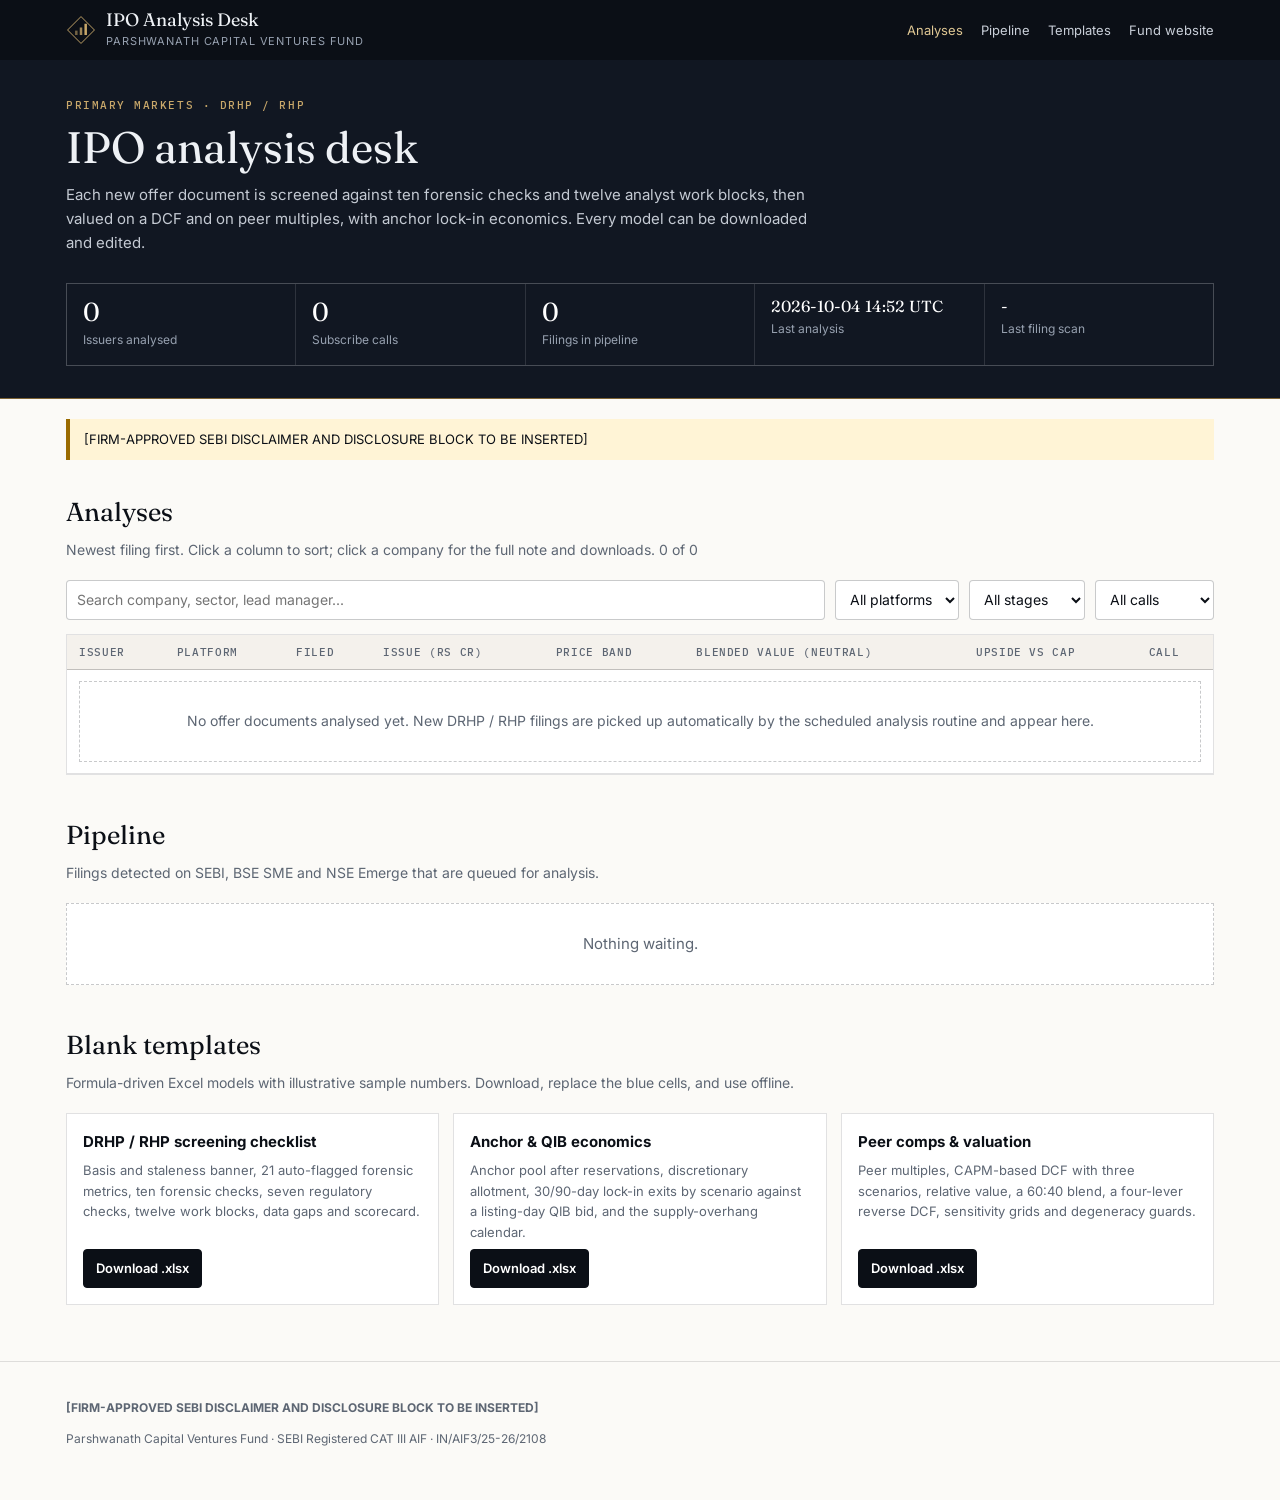
==== ipo-analysis/index.html @ 5bc889b2 "Add IPO analysis desk: public DRHP/RHP pages, Excel toolkit, routine SOP - ipo-analysis/index.html +" ====
<!DOCTYPE html>
<html lang="en-IN">
<head>
<meta charset="utf-8">
<meta name="viewport" content="width=device-width, initial-scale=1">
<title>IPO Analysis Desk - Parshwanath Capital Ventures Fund</title>
<meta name="description" content="DRHP and RHP due-diligence screens, anchor economics and valuation models.">
<meta name="robots" content="noindex, nofollow">
<meta name="theme-color" content="#0b0f16">
<link rel="icon" href="../favicon.svg" type="image/svg+xml">
<link rel="preconnect" href="https://fonts.googleapis.com">
<link rel="preconnect" href="https://fonts.gstatic.com" crossorigin>
<link rel="stylesheet" href="https://fonts.googleapis.com/css2?family=Fraunces:opsz,wght@9..144,300..500&amp;family=IBM+Plex+Mono:wght@400;500&amp;family=Inter:wght@400..700&amp;display=swap">
<link rel="stylesheet" href="assets/ipo.css">
</head>
<body data-page="list">
<header class="bar">
  <div class="wrap">
    <a class="bar__brand" href="index.html">
      <svg width="30" height="30" viewBox="0 0 48 48" aria-hidden="true"><path d="M24 2.5 45.5 24 24 45.5 2.5 24Z" fill="none" stroke="#c9a86a" stroke-width="1.5"/><g fill="#c9a86a"><rect x="14.5" y="25" width="4" height="7" opacity=".55"/><rect x="22" y="20" width="4" height="12" opacity=".78"/><rect x="29.5" y="14" width="4" height="18"/></g></svg>
      <span><span class="bar__name">IPO Analysis Desk</span><span class="bar__sub">Parshwanath Capital Ventures Fund</span></span>
    </a>
    <nav class="bar__links" aria-label="Sections">
      <a href="index.html#analyses" aria-current="page">Analyses</a>
      <a href="index.html#pipeline">Pipeline</a>
      <a href="index.html#templates">Templates</a>
      <a href="../index.html">Fund website</a>
    </nav>
  </div>
</header>
<section class="head">
  <div class="wrap">
    <p class="eyebrow">Primary markets &middot; DRHP / RHP</p>
    <h1>IPO analysis desk</h1>
    <p class="lead">Each new offer document is screened against ten forensic checks and twelve analyst work blocks, then valued on a DCF and on peer multiples, with anchor lock-in economics. Every model can be downloaded and edited.</p>
    <div class="stats">
      <div class="stat"><b id="s-count">-</b><span>Issuers analysed</span></div>
      <div class="stat"><b id="s-sub">-</b><span>Subscribe calls</span></div>
      <div class="stat"><b id="s-queue">-</b><span>Filings in pipeline</span></div>
      <div class="stat"><b id="s-updated" style="font-size:16px">-</b><span>Last analysis</span></div>
      <div class="stat"><b id="s-scan" style="font-size:16px">-</b><span>Last filing scan</span></div>
    </div>
  </div>
</section>

<main class="wrap">
  <p class="disclaimer">[FIRM-APPROVED SEBI DISCLAIMER AND DISCLOSURE BLOCK TO BE INSERTED]</p>

  <section class="block" id="analyses">
    <h2>Analyses</h2>
    <p class="sub">Newest filing first. Click a column to sort; click a company for the full note and downloads. <span id="count"></span></p>
    <div class="filters">
      <input id="q" type="search" placeholder="Search company, sector, lead manager..." aria-label="Search">
      <select id="f-platform" aria-label="Platform"><option value="">All platforms</option><option>Mainboard</option><option>SME</option></select>
      <select id="f-stage" aria-label="Stage"><option value="">All stages</option><option>DRHP</option><option>RHP</option><option>Addendum</option><option>Prospectus</option></select>
      <select id="f-call" aria-label="Call"><option value="">All calls</option><option>Subscribe</option><option>Neutral</option><option>Avoid</option><option>Screen only</option><option>Pending</option></select>
    </div>
    <div class="tbl-wrap">
      <table>
        <thead><tr>
          <th data-k="company">Issuer</th><th data-k="platform">Platform</th><th data-k="filed_on">Filed</th>
          <th data-k="issue_size_cr" class="hide-sm">Issue (Rs cr)</th><th class="hide-sm">Price band</th>
          <th>Blended value (Neutral)</th><th data-k="upside">Upside vs cap</th><th data-k="call">Call</th>
        </tr></thead>
        <tbody id="tbody"><tr><td colspan="8" class="muted">Loading...</td></tr></tbody>
      </table>
    </div>
  </section>

  <section class="block" id="pipeline">
    <h2>Pipeline</h2>
    <p class="sub">Filings detected on SEBI, BSE SME and NSE Emerge that are queued for analysis.</p>
    <div class="cards" id="queue"><div class="empty">Loading...</div></div>
  </section>

  <section class="block" id="templates">
    <h2>Blank templates</h2>
    <p class="sub">Formula-driven Excel models with illustrative sample numbers. Download, replace the blue cells, and use offline.</p>
    <div class="cards">
      <div class="card"><h3>DRHP / RHP screening checklist</h3><p>Basis and staleness banner, 21 auto-flagged forensic metrics, ten forensic checks, seven regulatory checks, twelve work blocks, data gaps and scorecard.</p><a class="btn" href="templates/01_DRHP_Screening_Checklist.xlsx" download>Download .xlsx</a></div>
      <div class="card"><h3>Anchor &amp; QIB economics</h3><p>Anchor pool after reservations, discretionary allotment, 30/90-day lock-in exits by scenario against a listing-day QIB bid, and the supply-overhang calendar.</p><a class="btn" href="templates/02_Anchor_QIB_Economics.xlsx" download>Download .xlsx</a></div>
      <div class="card"><h3>Peer comps &amp; valuation</h3><p>Peer multiples, CAPM-based DCF with three scenarios, relative value, a 60:40 blend, a four-lever reverse DCF, sensitivity grids and degeneracy guards.</p><a class="btn" href="templates/03_Peer_Comps_Valuation.xlsx" download>Download .xlsx</a></div>
    </div>
  </section>
</main>
<footer class="foot">
  <div class="wrap">
    <p><strong>[FIRM-APPROVED SEBI DISCLAIMER AND DISCLOSURE BLOCK TO BE INSERTED]</strong></p>
    <p>Parshwanath Capital Ventures Fund &middot; SEBI Registered CAT III AIF &middot; IN/AIF3/25-26/2108</p>
  </div>
</footer>
<script src="assets/ipo.js"></script>
</body>
</html>
---- ipo-analysis/assets/ipo.css ----
/* IPO Analysis desk - shares the fund site's tokens (ink / paper / brass). Self-contained. */
:root {
  --ink-900: #07090d; --ink-800: #0b0f16; --ink-700: #111722; --ink-500: #232d3d;
  --paper-100: #fbfaf7; --paper-200: #f4f1ec; --paper-300: #e9e4db; --paper-400: #d8d1c5;
  --brass-200: #e0c894; --brass-300: #c9a86a; --brass-400: #a8874c; --brass-500: #7d6334;
  --fg: #0b0f16; --fg-muted: #5d6673; --fg-faint: #8b939f;
  --rule: rgba(11, 15, 22, .12); --rule-strong: rgba(11, 15, 22, .22);
  --red: #b3261e; --red-bg: #fbe9e7; --amber: #9a6b00; --amber-bg: #fff4d6; --green: #2e7d32; --green-bg: #e7f3e8;
  --font-display: "Fraunces", Georgia, serif;
  --font-body: "Inter", -apple-system, "Segoe UI", Roboto, Arial, sans-serif;
  --font-mono: "IBM Plex Mono", ui-monospace, Menlo, monospace;
}
* { box-sizing: border-box; }
html { -webkit-text-size-adjust: 100%; }
body { margin: 0; background: var(--paper-100); color: var(--fg); font: 15px/1.6 var(--font-body); }
a { color: var(--brass-500); }
a:hover { color: var(--ink-800); }
.wrap { max-width: 1180px; margin: 0 auto; padding: 0 16px; }

/* top bar */
.bar { background: var(--ink-800); color: #eef1f5; }
.bar .wrap { display: flex; align-items: center; justify-content: space-between; gap: 16px; min-height: 60px; }
.bar__brand { color: #eef1f5; text-decoration: none; display: flex; align-items: center; gap: 10px; }
.bar__brand svg { flex: none; }
.bar__name { font-family: var(--font-display); font-size: 18px; line-height: 1.1; }
.bar__sub { display: block; font-size: 11px; letter-spacing: .08em; text-transform: uppercase; color: #97a1b0; }
.bar__links { display: flex; gap: 18px; font-size: 13px; }
.bar__links a { color: #c9cfd8; text-decoration: none; }
.bar__links a:hover, .bar__links a[aria-current] { color: var(--brass-200); }

/* head */
.head { background: var(--ink-700); color: #eef1f5; padding: 40px 0 32px; border-bottom: 1px solid var(--brass-500); }
.eyebrow { font: 500 11px/1 var(--font-mono); letter-spacing: .14em; text-transform: uppercase; color: var(--brass-300); margin: 0 0 12px; }
.head h1 { font-family: var(--font-display); font-weight: 400; font-size: clamp(28px, 4.5vw, 44px); line-height: 1.1; margin: 0 0 12px; }
.head p.lead { color: #c4cad3; max-width: 760px; margin: 0; }
.stats { display: grid; grid-template-columns: repeat(auto-fit, minmax(150px, 1fr)); gap: 1px; margin-top: 28px;
  background: rgba(255,255,255,.12); border: 1px solid rgba(255,255,255,.12); }
.stat { background: var(--ink-700); padding: 14px 16px; }
.stat b { display: block; font: 400 26px/1.1 var(--font-display); color: #fff; }
.stat span { font-size: 12px; color: #97a1b0; }

/* disclaimer placeholder */
.disclaimer { background: var(--amber-bg); border-left: 4px solid var(--amber); padding: 10px 14px; font-size: 13px; margin: 20px 0 0; }

section.block { padding: 32px 0 8px; }
h2 { font-family: var(--font-display); font-weight: 400; font-size: 26px; margin: 0 0 6px; }
.sub { color: var(--fg-muted); margin: 0 0 18px; font-size: 14px; }

/* filters */
.filters { display: flex; flex-wrap: wrap; gap: 10px; margin-bottom: 14px; }
.filters input, .filters select { font: inherit; font-size: 14px; padding: 8px 10px; border: 1px solid var(--rule-strong);
  border-radius: 4px; background: #fff; color: var(--fg); min-height: 38px; }
.filters input { flex: 1 1 240px; }

/* table */
.tbl-wrap { overflow-x: auto; border: 1px solid var(--rule); background: #fff; }
table { width: 100%; border-collapse: collapse; font-size: 14px; }
th { text-align: left; font: 500 11px/1.3 var(--font-mono); letter-spacing: .06em; text-transform: uppercase; color: var(--fg-muted);
  background: var(--paper-200); padding: 10px 12px; border-bottom: 1px solid var(--rule-strong); white-space: nowrap; cursor: pointer; }
td { padding: 11px 12px; border-bottom: 1px solid var(--rule); vertical-align: top; }
tr:hover td { background: var(--paper-100); }
td.num { font-family: var(--font-mono); font-size: 13px; text-align: right; white-space: nowrap; }
td a.co { font-weight: 600; color: var(--ink-800); text-decoration: none; }
td a.co:hover { text-decoration: underline; }
.muted { color: var(--fg-faint); }
.small { font-size: 12px; }

/* badges */
.badge { display: inline-block; font: 500 11px/1 var(--font-mono); letter-spacing: .04em; padding: 4px 7px; border-radius: 3px;
  border: 1px solid var(--rule-strong); white-space: nowrap; }
.b-subscribe { background: var(--green-bg); color: var(--green); border-color: transparent; }
.b-avoid { background: var(--red-bg); color: var(--red); border-color: transparent; }
.b-neutral { background: var(--amber-bg); color: var(--amber); border-color: transparent; }
.b-plain { background: var(--paper-200); color: var(--fg-muted); }
.flags { margin: 0; padding-left: 18px; font-size: 13px; color: var(--fg-muted); }

/* empty / cards */
.empty { border: 1px dashed var(--rule-strong); padding: 28px; text-align: center; color: var(--fg-muted); background: #fff; }
.cards { display: grid; grid-template-columns: repeat(auto-fit, minmax(260px, 1fr)); gap: 14px; }
.card { background: #fff; border: 1px solid var(--rule); padding: 16px; display: flex; flex-direction: column; gap: 6px; }
.card h3 { margin: 0; font-size: 15px; }
.card p { margin: 0; font-size: 13px; color: var(--fg-muted); flex: 1; }
.btn { display: inline-flex; align-items: center; gap: 8px; font-size: 13px; font-weight: 600; text-decoration: none; padding: 8px 12px;
  border-radius: 4px; background: var(--ink-800); color: #fff; border: 1px solid var(--ink-800); width: fit-content; }
.btn:hover { background: var(--brass-500); border-color: var(--brass-500); color: #fff; }
.btn--ghost { background: transparent; color: var(--ink-800); border-color: var(--rule-strong); }
.btn--ghost:hover { background: var(--paper-200); color: var(--ink-800); border-color: var(--rule-strong); }

/* detail */
.grid2 { display: grid; grid-template-columns: minmax(0, 2fr) minmax(0, 1fr); gap: 24px; align-items: start; }
.panel { background: #fff; border: 1px solid var(--rule); padding: 18px; }
.panel + .panel { margin-top: 16px; }
.panel h3 { margin: 0 0 10px; font: 500 11px/1.3 var(--font-mono); letter-spacing: .1em; text-transform: uppercase; color: var(--fg-muted); }
.kv { display: grid; grid-template-columns: auto 1fr; gap: 6px 14px; font-size: 14px; margin: 0; }
.kv dt { color: var(--fg-muted); }
.kv dd { margin: 0; font-weight: 500; }
.dl { display: flex; flex-direction: column; gap: 8px; }
.flag-red { color: var(--red); } .flag-amber { color: var(--amber); }
.note { background: #fff; border: 1px solid var(--rule); padding: 8px 24px 24px; overflow-wrap: anywhere; }
.note h1, .note h2 { font-family: var(--font-display); font-weight: 400; }
.note h1 { font-size: 28px; } .note h2 { font-size: 22px; border-top: 1px solid var(--rule); padding-top: 16px; margin-top: 28px; }
.note table { font-size: 13px; margin: 12px 0; display: block; overflow-x: auto; }
.note th, .note td { border: 1px solid var(--rule); padding: 6px 8px; }
.note th { cursor: default; }
.note code { font-family: var(--font-mono); font-size: 12.5px; background: var(--paper-200); padding: 1px 4px; }
.note blockquote { margin: 12px 0; padding: 8px 14px; border-left: 3px solid var(--brass-300); background: var(--paper-100); }

footer.foot { margin-top: 48px; padding: 24px 0 40px; border-top: 1px solid var(--rule); font-size: 12px; color: var(--fg-muted); }

@media (max-width: 820px) {
  .grid2 { grid-template-columns: 1fr; }
  .bar__links { display: none; }
  .hide-sm { display: none; }
  .note { padding: 4px 14px 16px; }
}
td:first-child { min-width: 200px; }
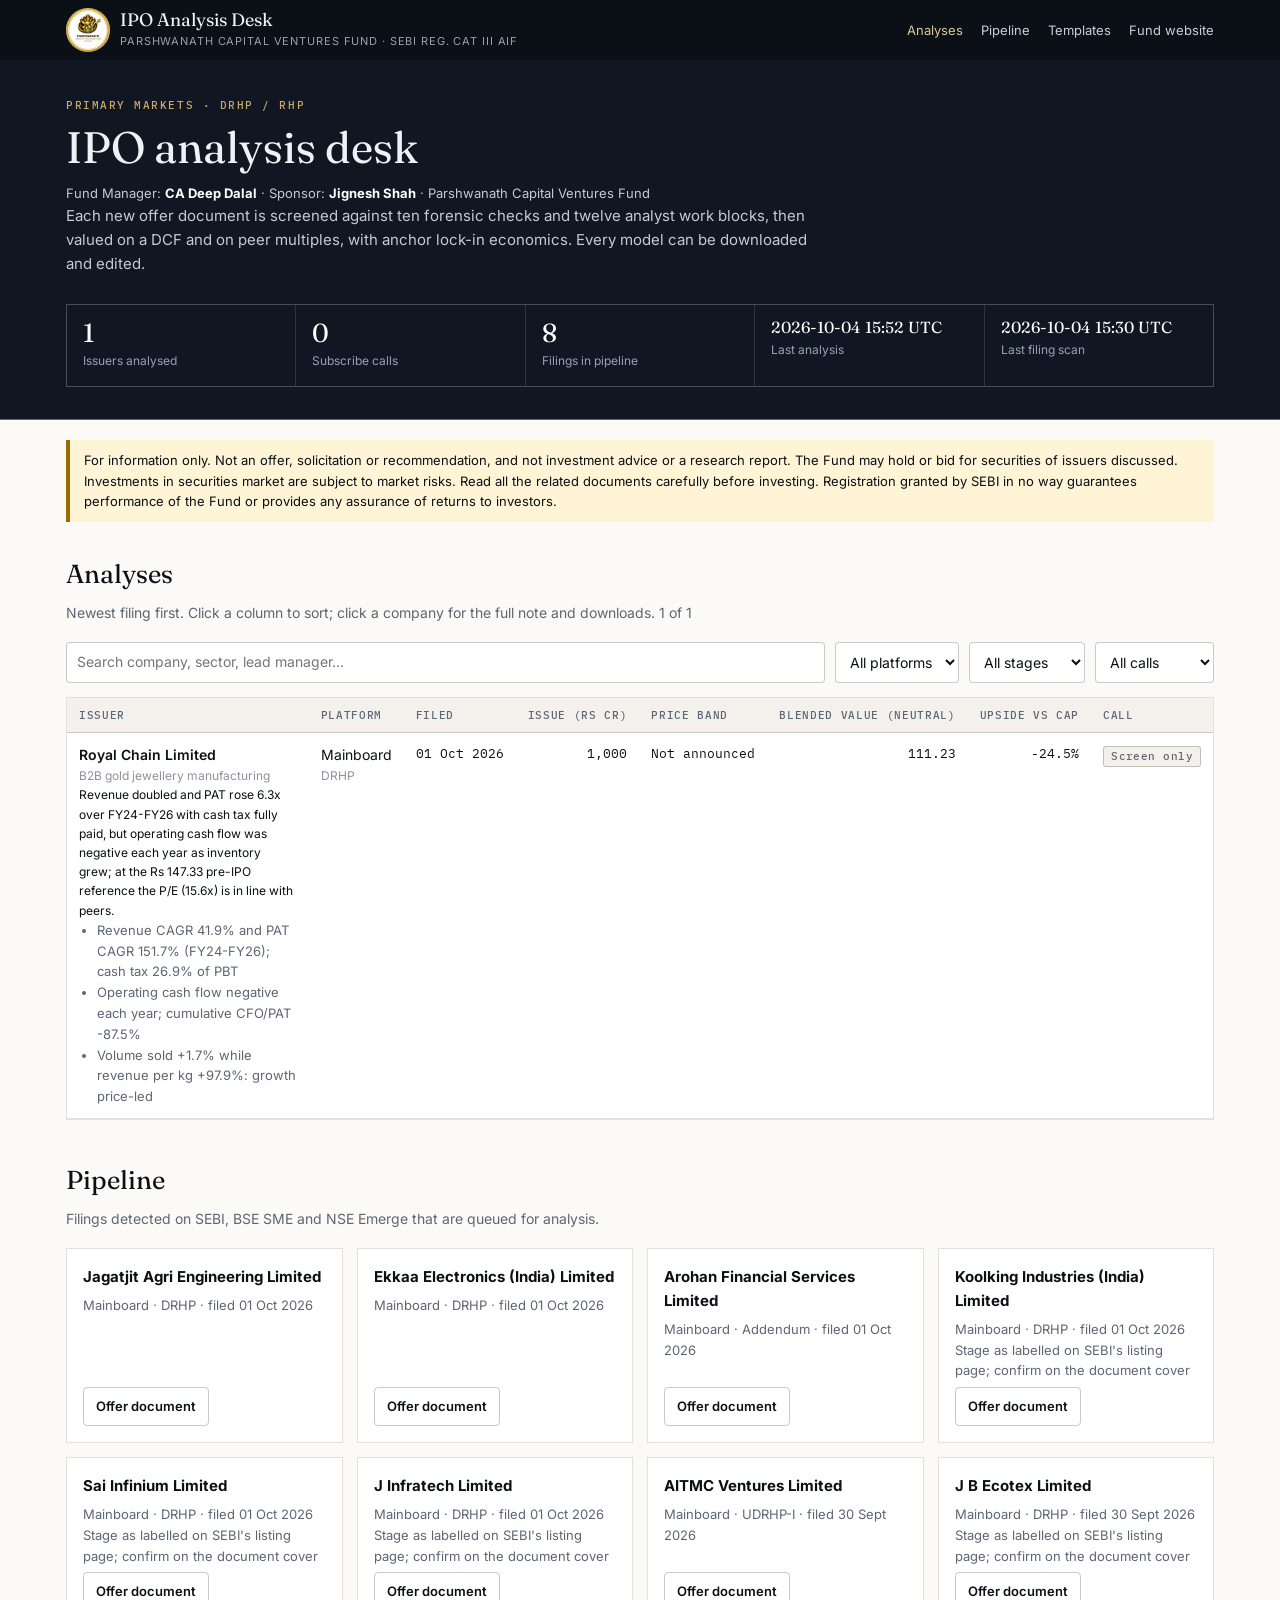
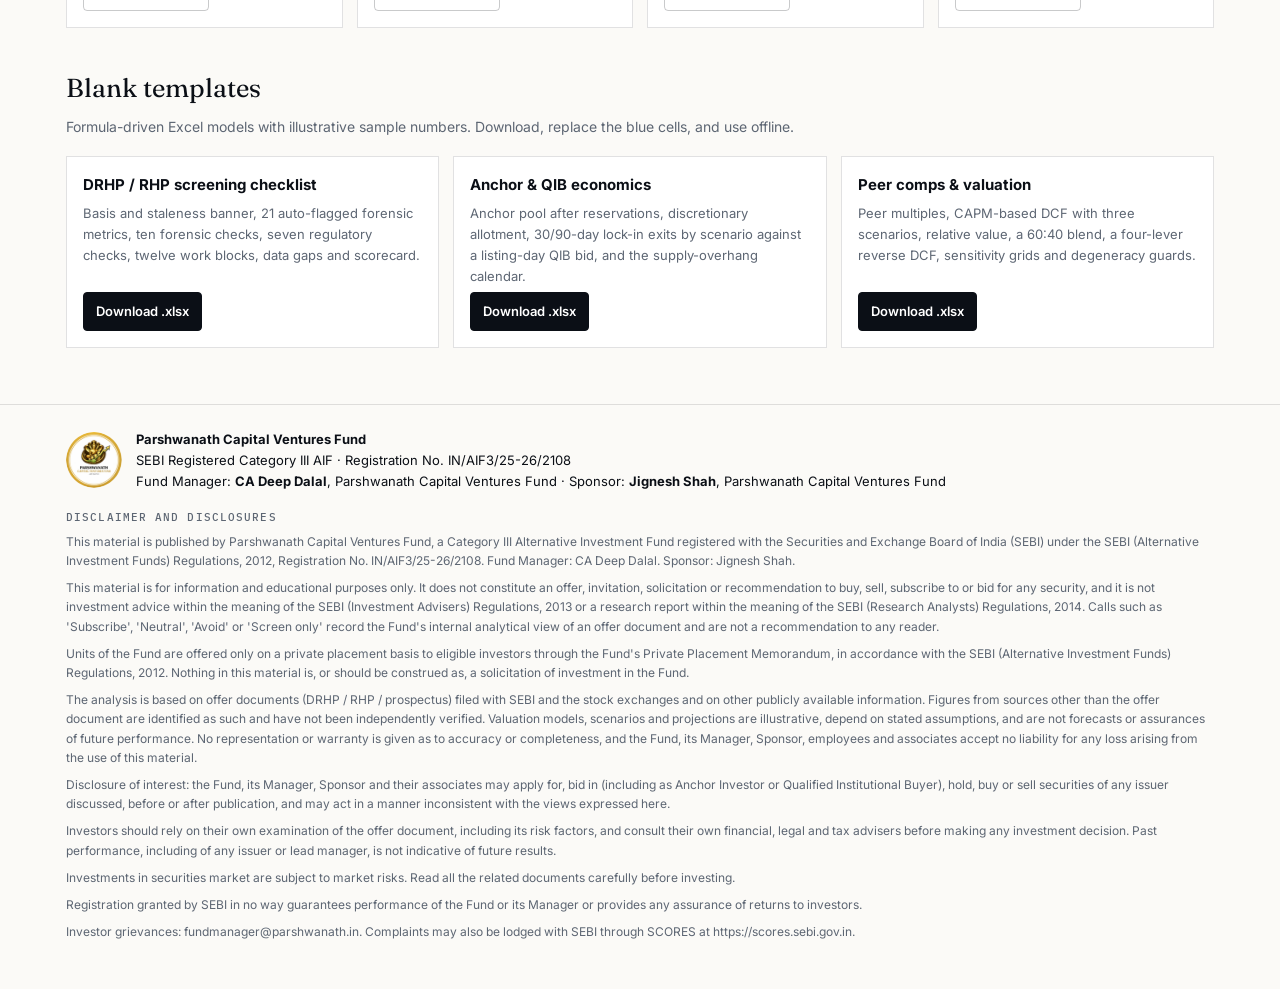
==== commit 4d831042: "IPO desk: branding, disclaimer, PDF reports, broader neutral analysis - Logo, fund registration, Fun" ====
--- a/ipo-analysis/index.html
+++ b/ipo-analysis/index.html
@@ -17,8 +17,8 @@
 <header class="bar">
   <div class="wrap">
     <a class="bar__brand" href="index.html">
-      <svg width="30" height="30" viewBox="0 0 48 48" aria-hidden="true"><path d="M24 2.5 45.5 24 24 45.5 2.5 24Z" fill="none" stroke="#c9a86a" stroke-width="1.5"/><g fill="#c9a86a"><rect x="14.5" y="25" width="4" height="7" opacity=".55"/><rect x="22" y="20" width="4" height="12" opacity=".78"/><rect x="29.5" y="14" width="4" height="18"/></g></svg>
-      <span><span class="bar__name">IPO Analysis Desk</span><span class="bar__sub">Parshwanath Capital Ventures Fund</span></span>
+      <img class="bar__logo" src="assets/logo-128.png" width="44" height="44" alt="Parshwanath Capital Ventures Fund logo">
+      <span><span class="bar__name">IPO Analysis Desk</span><span class="bar__sub">Parshwanath Capital Ventures Fund &middot; SEBI Reg. CAT III AIF</span></span>
     </a>
     <nav class="bar__links" aria-label="Sections">
       <a href="index.html#analyses" aria-current="page">Analyses</a>
@@ -32,6 +32,7 @@
   <div class="wrap">
     <p class="eyebrow">Primary markets &middot; DRHP / RHP</p>
     <h1>IPO analysis desk</h1>
+    <p class="people">Fund Manager: <strong>CA Deep Dalal</strong> &middot; Sponsor: <strong>Jignesh Shah</strong> &middot; Parshwanath Capital Ventures Fund</p>
     <p class="lead">Each new offer document is screened against ten forensic checks and twelve analyst work blocks, then valued on a DCF and on peer multiples, with anchor lock-in economics. Every model can be downloaded and edited.</p>
     <div class="stats">
       <div class="stat"><b id="s-count">-</b><span>Issuers analysed</span></div>
@@ -44,7 +45,7 @@
 </section>
 
 <main class="wrap">
-  <p class="disclaimer">[FIRM-APPROVED SEBI DISCLAIMER AND DISCLOSURE BLOCK TO BE INSERTED]</p>
+  <p class="disclaimer" data-disc-short>Investments in securities market are subject to market risks. Read all the related documents carefully before investing.</p>
 
   <section class="block" id="analyses">
     <h2>Analyses</h2>
@@ -85,8 +86,17 @@
 </main>
 <footer class="foot">
   <div class="wrap">
-    <p><strong>[FIRM-APPROVED SEBI DISCLAIMER AND DISCLOSURE BLOCK TO BE INSERTED]</strong></p>
-    <p>Parshwanath Capital Ventures Fund &middot; SEBI Registered CAT III AIF &middot; IN/AIF3/25-26/2108</p>
+    <div class="foot__brand">
+      <img src="assets/logo-128.png" width="56" height="56" alt="">
+      <div>
+        <strong>Parshwanath Capital Ventures Fund</strong><br>
+        SEBI Registered Category III AIF &middot; Registration No. IN/AIF3/25-26/2108<br>
+        Fund Manager: <strong>CA Deep Dalal</strong>, Parshwanath Capital Ventures Fund &middot;
+        Sponsor: <strong>Jignesh Shah</strong>, Parshwanath Capital Ventures Fund
+      </div>
+    </div>
+    <h3 class="foot__h">Disclaimer and disclosures</h3>
+    <div data-disc-full><p>Investments in securities market are subject to market risks. Read all the related documents carefully before investing.</p></div>
   </div>
 </footer>
 <script src="assets/ipo.js"></script>
--- a/ipo-analysis/assets/ipo.css
+++ b/ipo-analysis/assets/ipo.css
@@ -114,3 +114,12 @@
   .note { padding: 4px 14px 16px; }
 }
 td:first-child { min-width: 200px; }
+
+/* branding */
+.bar__logo { width: 44px; height: 44px; border-radius: 50%; background: #fff; flex: none; }
+.people { color: #c4cad3; font-size: 13px; margin: 10px 0 0; }
+.people strong { color: #fff; }
+.foot__brand { display: flex; gap: 14px; align-items: center; font-size: 13px; color: var(--fg); margin-bottom: 18px; }
+.foot__brand img { border-radius: 50%; flex: none; }
+.foot__h { font: 500 11px/1.3 var(--font-mono); letter-spacing: .1em; text-transform: uppercase; color: var(--fg-muted); margin: 0 0 8px; }
+[data-disc-full] p { margin: 0 0 8px; }
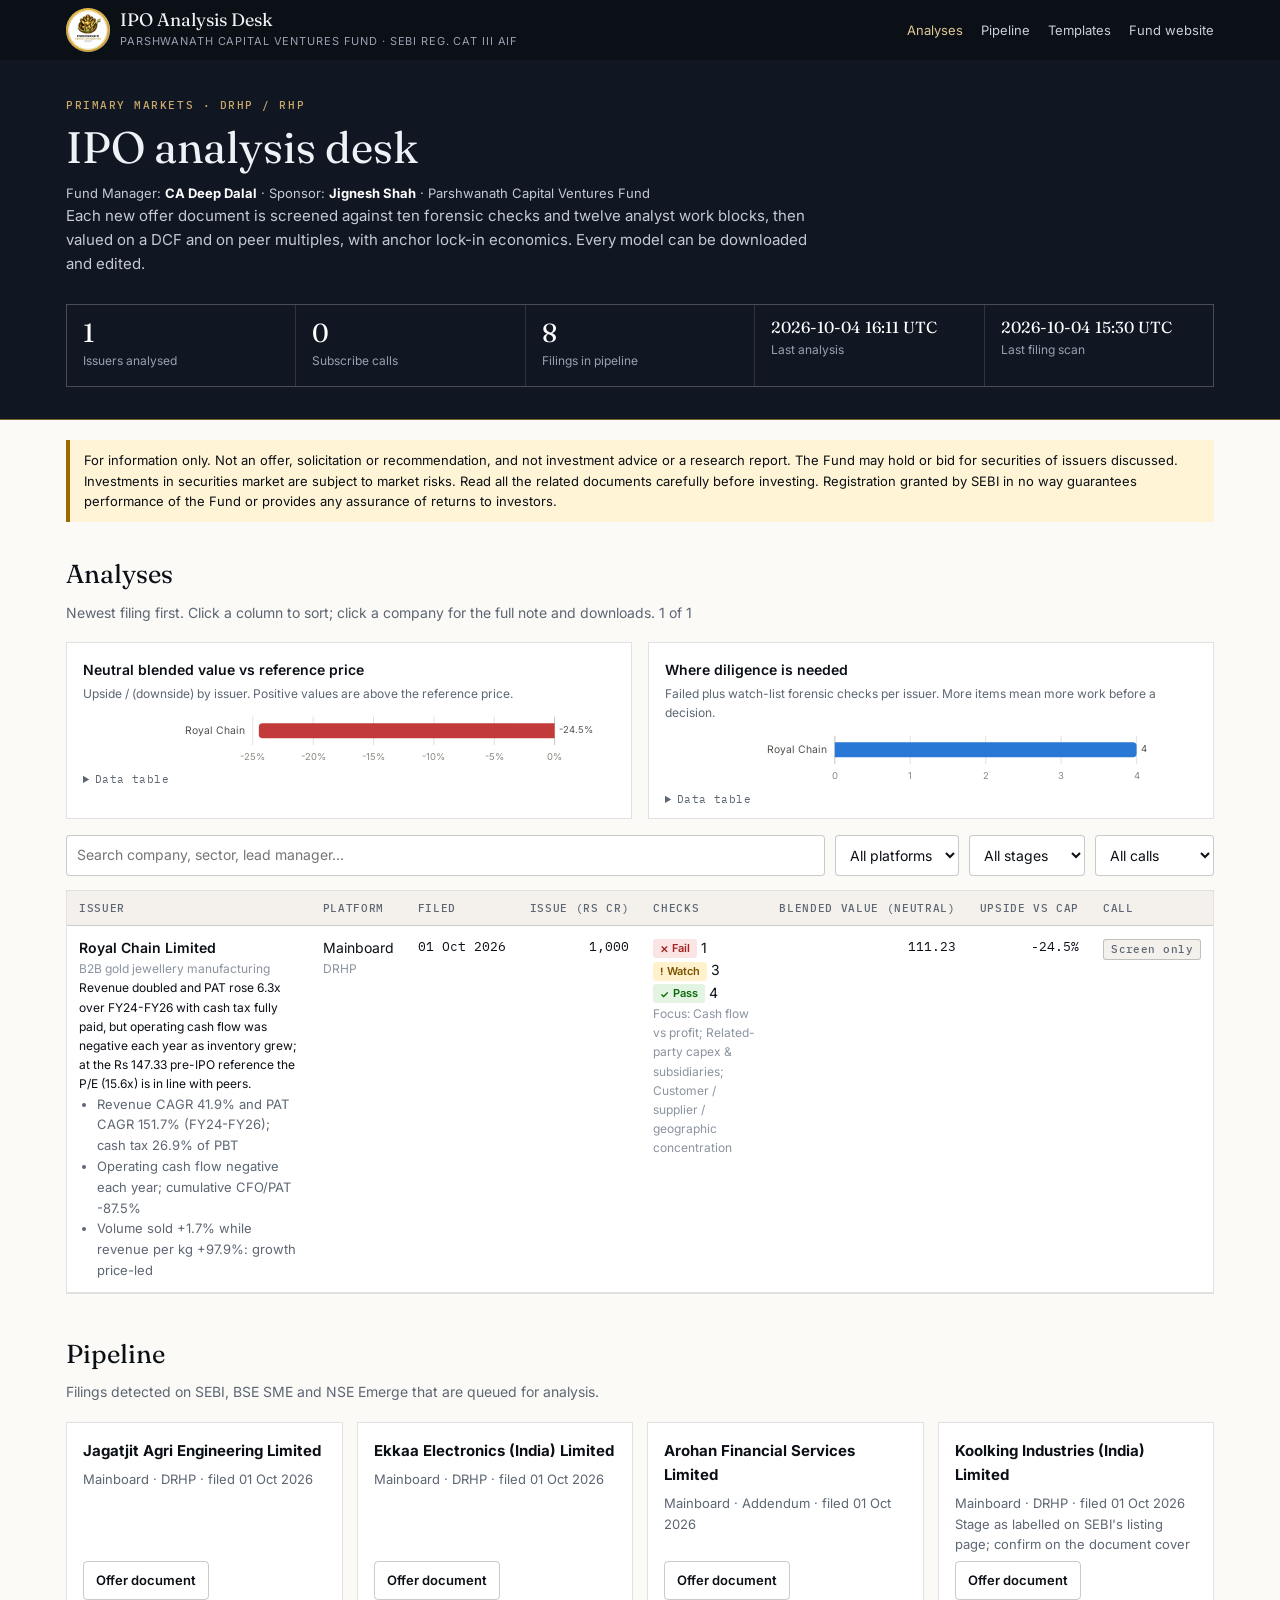
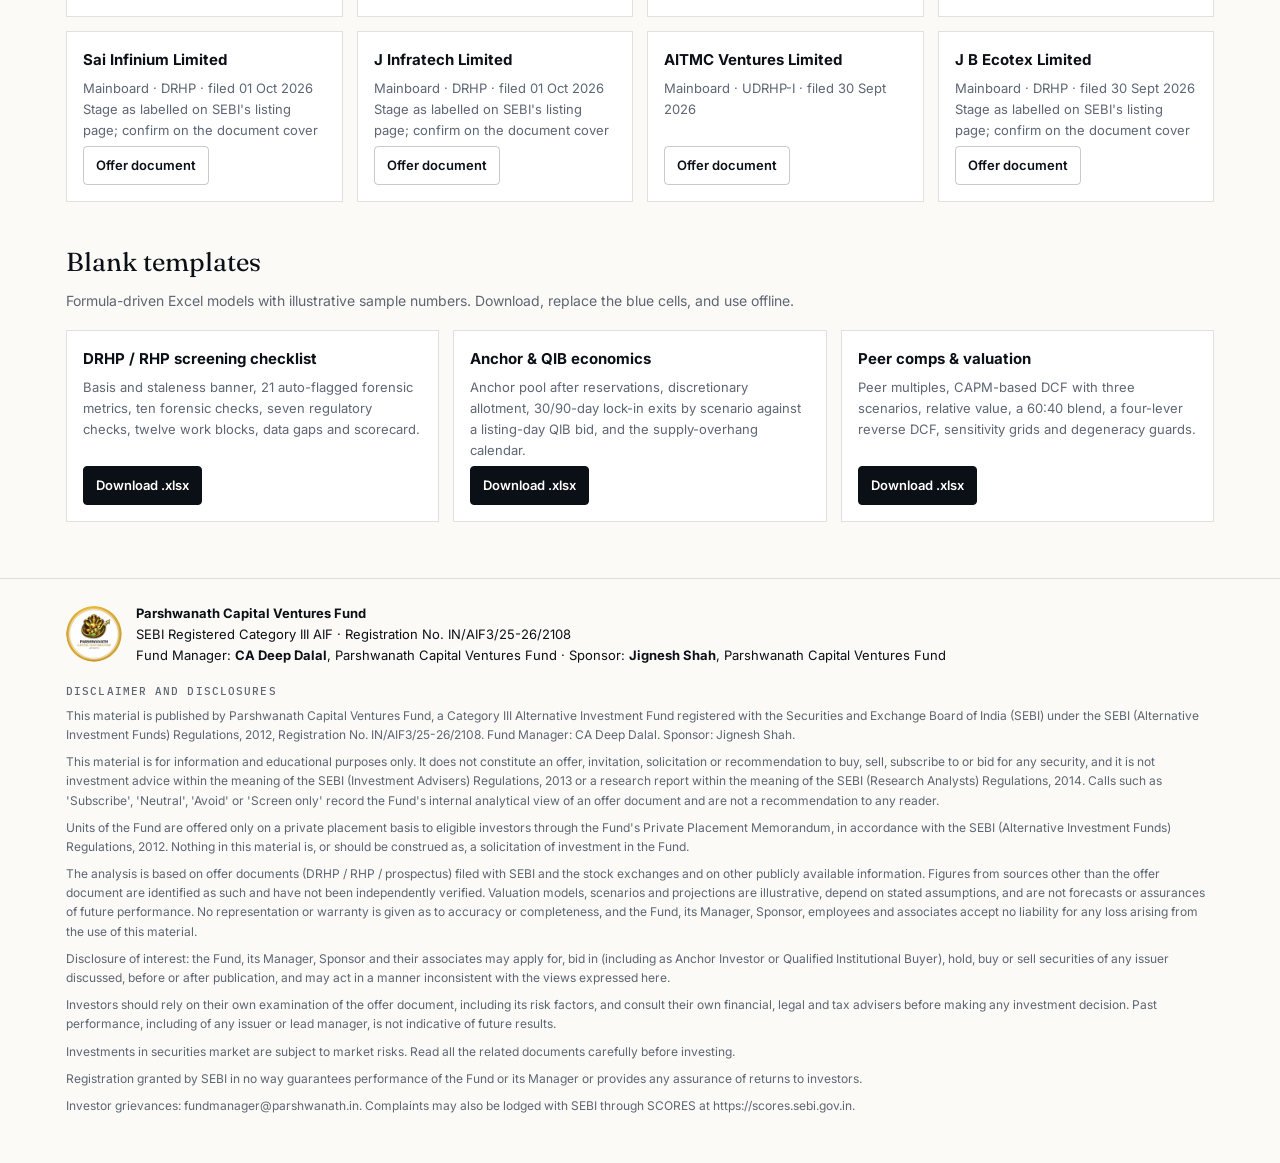
==== commit e48cb7c0: "IPO desk: institutional dashboard on the site and in the PDF - assets/charts.js: dependency-free SVG" ====
--- a/ipo-analysis/index.html
+++ b/ipo-analysis/index.html
@@ -50,6 +50,10 @@
   <section class="block" id="analyses">
     <h2>Analyses</h2>
     <p class="sub">Newest filing first. Click a column to sort; click a company for the full note and downloads. <span id="count"></span></p>
+    <div class="dash-grid" style="margin-bottom:16px">
+      <div class="viz-card" id="chart-upside"></div>
+      <div class="viz-card" id="chart-checks"></div>
+    </div>
     <div class="filters">
       <input id="q" type="search" placeholder="Search company, sector, lead manager..." aria-label="Search">
       <select id="f-platform" aria-label="Platform"><option value="">All platforms</option><option>Mainboard</option><option>SME</option></select>
@@ -60,7 +64,7 @@
       <table>
         <thead><tr>
           <th data-k="company">Issuer</th><th data-k="platform">Platform</th><th data-k="filed_on">Filed</th>
-          <th data-k="issue_size_cr" class="hide-sm">Issue (Rs cr)</th><th class="hide-sm">Price band</th>
+          <th data-k="issue_size_cr" class="hide-sm">Issue (Rs cr)</th><th class="hide-sm">Checks</th>
           <th>Blended value (Neutral)</th><th data-k="upside">Upside vs cap</th><th data-k="call">Call</th>
         </tr></thead>
         <tbody id="tbody"><tr><td colspan="8" class="muted">Loading...</td></tr></tbody>
@@ -99,6 +103,8 @@
     <div data-disc-full><p>Investments in securities market are subject to market risks. Read all the related documents carefully before investing.</p></div>
   </div>
 </footer>
+<script src="assets/charts.js"></script>
+<script src="assets/dashboard.js"></script>
 <script src="assets/ipo.js"></script>
 </body>
 </html>
--- a/ipo-analysis/assets/ipo.css
+++ b/ipo-analysis/assets/ipo.css
@@ -123,3 +123,84 @@
 .foot__brand img { border-radius: 50%; flex: none; }
 .foot__h { font: 500 11px/1.3 var(--font-mono); letter-spacing: .1em; text-transform: uppercase; color: var(--fg-muted); margin: 0 0 8px; }
 [data-disc-full] p { margin: 0 0 8px; }
+
+/* ===================== dashboard ===================== */
+.secnav { position: sticky; top: 0; z-index: 20; display: flex; gap: 4px; overflow-x: auto; background: var(--paper-100);
+  border-bottom: 1px solid var(--rule); padding: 10px 0; margin: 16px 0 0; scrollbar-width: thin; }
+.secnav a { white-space: nowrap; font-size: 13px; text-decoration: none; color: var(--fg-muted); padding: 6px 10px; border-radius: 4px; }
+.secnav a:hover { background: var(--paper-200); color: var(--ink-800); }
+.toprow { display: grid; grid-template-columns: minmax(0, 1fr) minmax(0, 1.4fr); gap: 16px; margin-top: 18px; }
+.dl--row { flex-direction: row; flex-wrap: wrap; }
+.kv--cols { grid-template-columns: auto 1fr auto 1fr; font-size: 13px; }
+.dash-sec { padding: 28px 0 4px; scroll-margin-top: 56px; }
+.dash-h h2 { margin: 0 0 2px; }
+.dash-h .sub { margin: 0 0 14px; }
+.dash-grid { display: grid; grid-template-columns: repeat(2, minmax(0, 1fr)); gap: 16px; }
+.viz-card { background: #fff; border: 1px solid var(--rule); padding: 16px 16px 10px; min-width: 0; }
+.viz-card.wide { margin-bottom: 16px; }
+.viz-title { font-weight: 600; font-size: 14px; color: var(--ink-800); margin-bottom: 2px; }
+.viz-sub { font-size: 12px; color: var(--fg-muted); margin-bottom: 8px; }
+.viz-legend { display: flex; flex-wrap: wrap; gap: 6px 14px; font-size: 12px; color: #52514e; margin: 2px 0 8px; }
+.viz-legend i { display: inline-block; width: 10px; height: 10px; border-radius: 2px; margin-right: 6px; vertical-align: -1px; }
+.viz-table { margin-top: 6px; font-size: 12px; }
+.viz-table summary { cursor: pointer; color: var(--fg-muted); font-size: 11px; font-family: var(--font-mono); letter-spacing: .04em; }
+.viz-table table { font-size: 12px; margin-top: 6px; }
+.viz-table th { cursor: default; font-size: 10px; padding: 6px 8px; }
+.viz-table td { padding: 5px 8px; }
+.viz-table td.n { text-align: right; font-variant-numeric: tabular-nums; }
+.viz-scale { display: flex; align-items: center; gap: 8px; font-size: 11px; color: var(--fg-muted); margin-top: 6px; }
+.viz-scale i { flex: 0 0 140px; height: 8px; border-radius: 4px; }
+.viz-tip { position: fixed; z-index: 100; pointer-events: none; background: #0b0f16; color: #fff; font-size: 12px; line-height: 1.45;
+  padding: 7px 10px; border-radius: 4px; box-shadow: 0 4px 14px rgba(0,0,0,.18); max-width: 280px; display: none; }
+
+.decision { display: grid; grid-template-columns: auto minmax(0, 1fr); gap: 6px 22px; background: var(--ink-800); color: #eef1f5;
+  padding: 18px 20px; border-left: 4px solid var(--brass-300); }
+.decision__call { display: grid; grid-template-columns: auto auto; gap: 2px 10px; align-content: start; grid-row: span 2; }
+.decision__call .lbl { font: 500 10px/1.8 var(--font-mono); letter-spacing: .12em; text-transform: uppercase; color: #97a1b0; }
+.decision__call .val { font: 600 20px/1.2 var(--font-body); color: #fff; }
+.decision__call .val.sm { font-size: 13px; font-weight: 500; color: #c4cad3; }
+.decision__head { font-size: 15px; line-height: 1.5; }
+.decision__score { font-size: 13px; color: #c4cad3; display: flex; flex-wrap: wrap; align-items: center; gap: 4px; }
+.tiles { display: grid; grid-template-columns: repeat(4, minmax(0, 1fr)); gap: 1px; background: var(--rule); border: 1px solid var(--rule); margin-top: 14px; }
+.tile { background: #fff; padding: 14px 16px; position: relative; }
+.tile__lbl { font-size: 12px; color: var(--fg-muted); }
+.tile__val { font-size: 26px; font-weight: 600; line-height: 1.25; color: var(--ink-800); margin-top: 2px; }
+.tile__sub { font-size: 12px; color: #52514e; margin-top: 2px; }
+.tile__badge { position: absolute; top: 12px; right: 12px; }
+
+.chip { display: inline-flex; align-items: center; gap: 4px; font: 600 11px/1 var(--font-body); padding: 4px 7px; border-radius: 3px; white-space: nowrap; }
+.chip b { font-size: 10px; }
+.st-crit { background: #fbe4e4; color: #a32424; }
+.st-warn { background: #fff1cc; color: #7a5300; }
+.st-serious { background: #fde7dd; color: #9c3d16; }
+.st-good { background: #e3f4e3; color: #0a6b0a; }
+.st-open { background: #eceae4; color: #52514e; }
+.st-na { background: #f4f3ef; color: #898781; }
+.focus-list { margin: 8px 0 4px; padding-left: 0; list-style: none; counter-reset: f; }
+.focus-list li { padding: 9px 0; border-top: 1px solid var(--rule); font-size: 13px; }
+.focus-list li:first-child { border-top: 0; }
+.focus-list li div { color: #52514e; margin-top: 4px; }
+.focus-list .pg { font-size: 11px; color: var(--fg-faint); font-family: var(--font-mono); }
+table.score td:nth-child(4) { min-width: 280px; font-size: 13px; color: #52514e; }
+table.mini { width: 100%; font-size: 13px; margin: 6px 0 4px; }
+table.mini th { cursor: default; font-size: 10px; padding: 6px 8px; }
+table.mini td { padding: 6px 8px; font-variant-numeric: tabular-nums; }
+.kv2 { display: grid; grid-template-columns: auto auto; justify-content: start; gap: 2px 14px; font-size: 13px; color: #52514e; margin-top: 6px; }
+.note-s { font-size: 12.5px; color: #52514e; margin: 8px 0 4px; }
+.swot { display: grid; grid-template-columns: repeat(2, minmax(0, 1fr)); gap: 1px; background: var(--rule); border: 1px solid var(--rule); }
+.swot__q { background: #fff; padding: 14px 18px; }
+.swot__q h3 { margin: 0 0 6px; font-size: 13px; text-transform: uppercase; letter-spacing: .08em; }
+.swot__q ul { margin: 0; padding-left: 18px; font-size: 13px; }
+.swot__q li { margin: 4px 0; }
+.swot--strengths { border-top: 3px solid #0ca30c; } .swot--weaknesses { border-top: 3px solid #d03b3b; }
+.swot--opportunities { border-top: 3px solid #2a78d6; } .swot--threats { border-top: 3px solid #ec835a; }
+
+@media (max-width: 900px) {
+  .tiles { grid-template-columns: repeat(2, minmax(0, 1fr)); }
+  .dash-grid, .toprow, .swot { grid-template-columns: 1fr; }
+  .kv--cols { grid-template-columns: auto 1fr; }
+  .decision { grid-template-columns: 1fr; }
+  .decision__call { grid-row: auto; }
+}
+.viz-card { overflow-x: auto; }
+.focus-list li, .note-s { overflow-wrap: anywhere; }
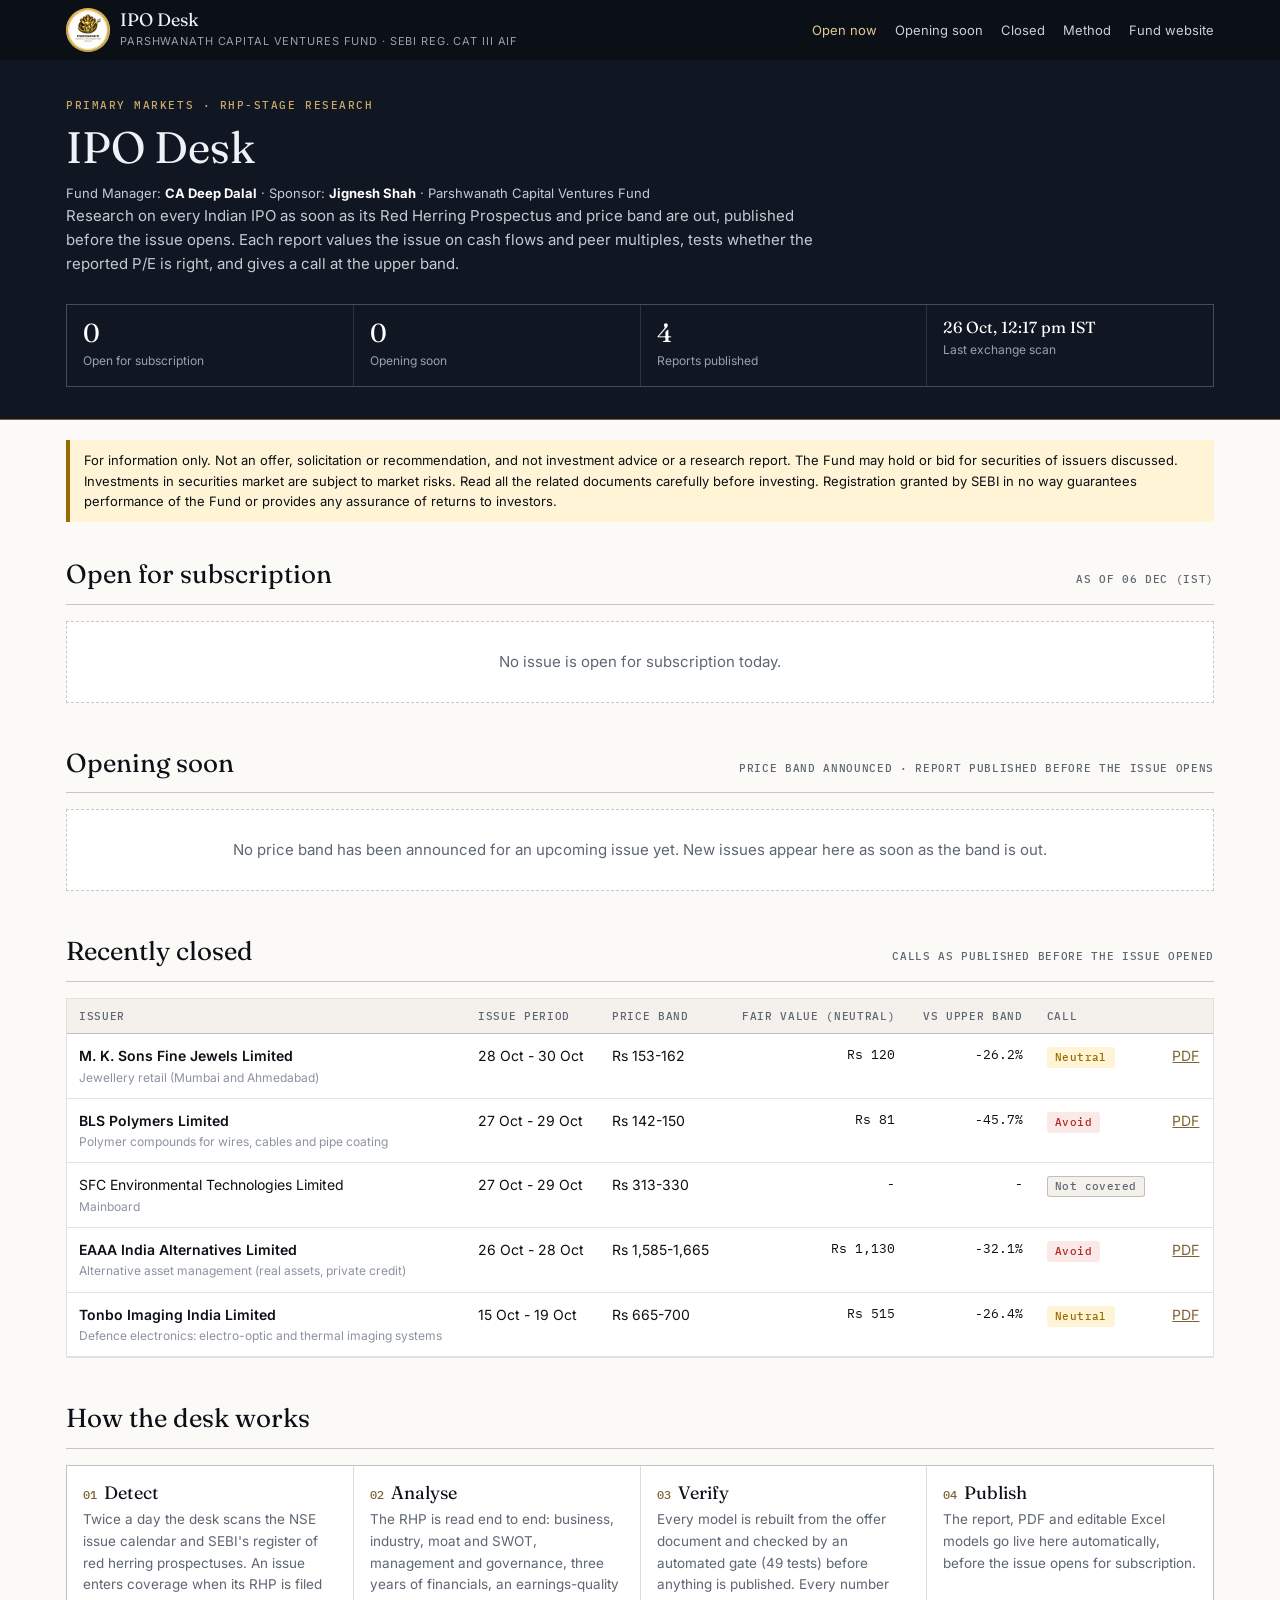
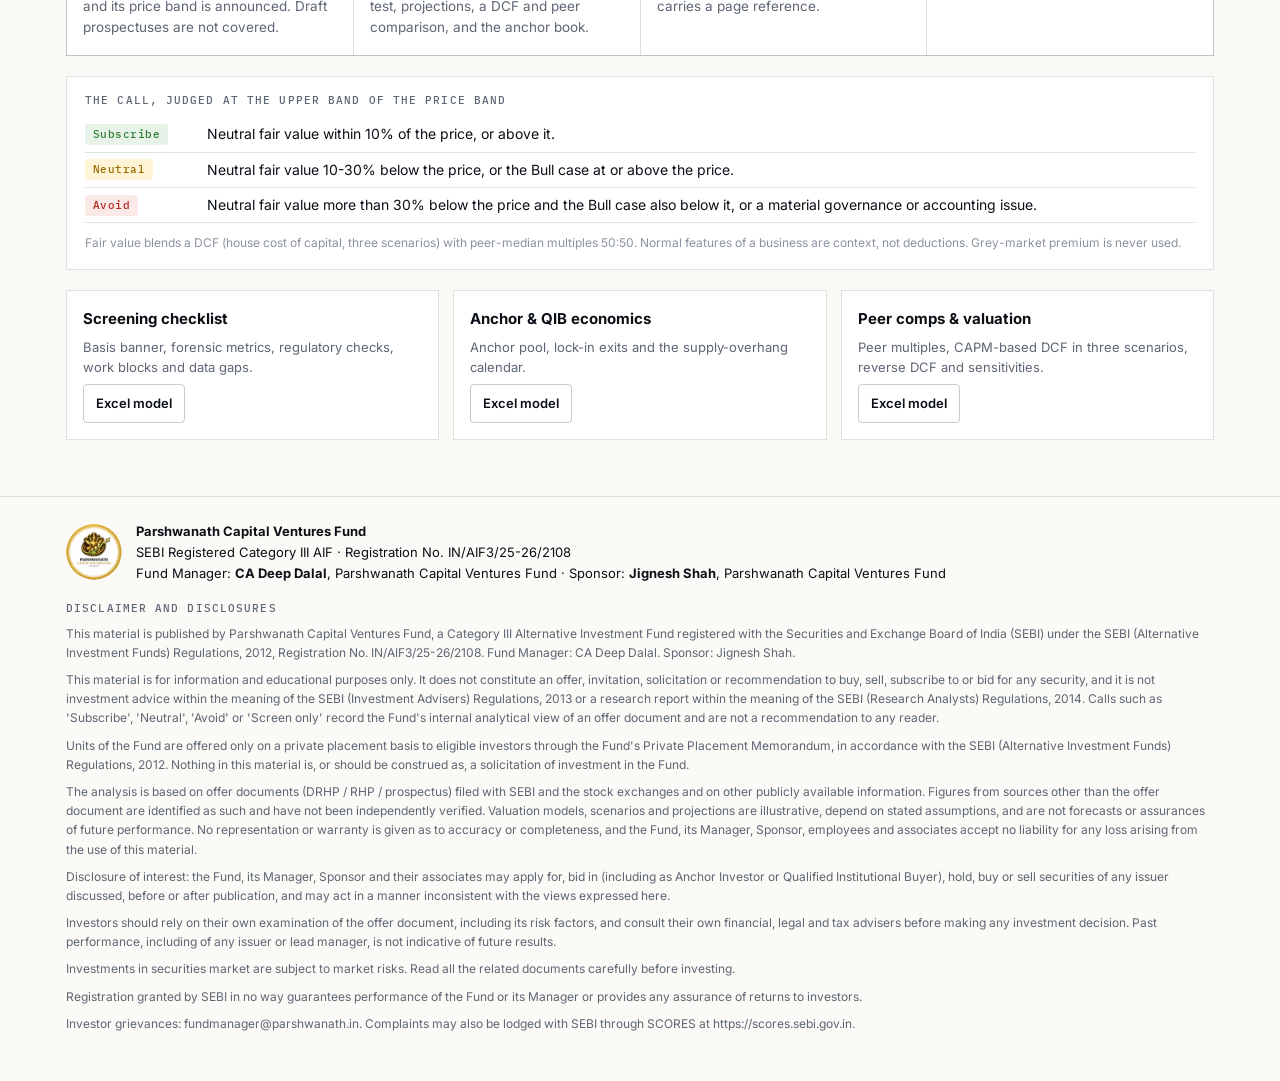
==== commit 74a730ef: "IPO Desk: RHP-only coverage, automatic publishing, new site - Coverage: every IPO with a filed RHP a" ====
--- a/ipo-analysis/index.html
+++ b/ipo-analysis/index.html
@@ -3,11 +3,11 @@
 <head>
 <meta charset="utf-8">
 <meta name="viewport" content="width=device-width, initial-scale=1">
-<title>IPO Analysis Desk - Parshwanath Capital Ventures Fund</title>
-<meta name="description" content="DRHP and RHP due-diligence screens, anchor economics and valuation models.">
+<title>IPO Desk - Parshwanath Capital Ventures Fund</title>
+<meta name="description" content="Institutional research on every Indian IPO once its Red Herring Prospectus and price band are out.">
 <meta name="robots" content="noindex, nofollow">
 <meta name="theme-color" content="#0b0f16">
-<link rel="icon" href="../favicon.svg" type="image/svg+xml">
+<link rel="icon" href="../assets/img/favicon.svg" type="image/svg+xml">
 <link rel="preconnect" href="https://fonts.googleapis.com">
 <link rel="preconnect" href="https://fonts.gstatic.com" crossorigin>
 <link rel="stylesheet" href="https://fonts.googleapis.com/css2?family=Fraunces:opsz,wght@9..144,300..500&amp;family=IBM+Plex+Mono:wght@400;500&amp;family=Inter:wght@400..700&amp;display=swap">
@@ -18,28 +18,29 @@
   <div class="wrap">
     <a class="bar__brand" href="index.html">
       <img class="bar__logo" src="assets/logo-128.png" width="44" height="44" alt="Parshwanath Capital Ventures Fund logo">
-      <span><span class="bar__name">IPO Analysis Desk</span><span class="bar__sub">Parshwanath Capital Ventures Fund &middot; SEBI Reg. CAT III AIF</span></span>
+      <span><span class="bar__name">IPO Desk</span><span class="bar__sub">Parshwanath Capital Ventures Fund &middot; SEBI Reg. CAT III AIF</span></span>
     </a>
     <nav class="bar__links" aria-label="Sections">
-      <a href="index.html#analyses" aria-current="page">Analyses</a>
-      <a href="index.html#pipeline">Pipeline</a>
-      <a href="index.html#templates">Templates</a>
+      <a href="#open" aria-current="page">Open now</a>
+      <a href="#upcoming">Opening soon</a>
+      <a href="#closed">Closed</a>
+      <a href="#method">Method</a>
       <a href="../index.html">Fund website</a>
     </nav>
   </div>
 </header>
+
 <section class="head">
   <div class="wrap">
-    <p class="eyebrow">Primary markets &middot; DRHP / RHP</p>
-    <h1>IPO analysis desk</h1>
+    <p class="eyebrow">Primary markets &middot; RHP-stage research</p>
+    <h1>IPO Desk</h1>
     <p class="people">Fund Manager: <strong>CA Deep Dalal</strong> &middot; Sponsor: <strong>Jignesh Shah</strong> &middot; Parshwanath Capital Ventures Fund</p>
-    <p class="lead">Each new offer document is screened against ten forensic checks and twelve analyst work blocks, then valued on a DCF and on peer multiples, with anchor lock-in economics. Every model can be downloaded and edited.</p>
+    <p class="lead">Research on every Indian IPO as soon as its Red Herring Prospectus and price band are out, published before the issue opens. Each report values the issue on cash flows and peer multiples, tests whether the reported P/E is right, and gives a call at the upper band.</p>
     <div class="stats">
-      <div class="stat"><b id="s-count">-</b><span>Issuers analysed</span></div>
-      <div class="stat"><b id="s-sub">-</b><span>Subscribe calls</span></div>
-      <div class="stat"><b id="s-queue">-</b><span>Filings in pipeline</span></div>
-      <div class="stat"><b id="s-updated" style="font-size:16px">-</b><span>Last analysis</span></div>
-      <div class="stat"><b id="s-scan" style="font-size:16px">-</b><span>Last filing scan</span></div>
+      <div class="stat"><b id="s-open">-</b><span>Open for subscription</span></div>
+      <div class="stat"><b id="s-soon">-</b><span>Opening soon</span></div>
+      <div class="stat"><b id="s-count">-</b><span>Reports published</span></div>
+      <div class="stat"><b id="s-scan" class="stat--small">-</b><span>Last exchange scan</span></div>
     </div>
   </div>
 </section>
@@ -47,47 +48,52 @@
 <main class="wrap">
   <p class="disclaimer" data-disc-short>Investments in securities market are subject to market risks. Read all the related documents carefully before investing.</p>
 
-  <section class="block" id="analyses">
-    <h2>Analyses</h2>
-    <p class="sub">Newest filing first. Click a column to sort; click a company for the full note and downloads. <span id="count"></span></p>
-    <div class="dash-grid" style="margin-bottom:16px">
-      <div class="viz-card" id="chart-upside"></div>
-      <div class="viz-card" id="chart-checks"></div>
-    </div>
-    <div class="filters">
-      <input id="q" type="search" placeholder="Search company, sector, lead manager..." aria-label="Search">
-      <select id="f-platform" aria-label="Platform"><option value="">All platforms</option><option>Mainboard</option><option>SME</option></select>
-      <select id="f-stage" aria-label="Stage"><option value="">All stages</option><option>DRHP</option><option>RHP</option><option>Addendum</option><option>Prospectus</option></select>
-      <select id="f-call" aria-label="Call"><option value="">All calls</option><option>Subscribe</option><option>Neutral</option><option>Avoid</option><option>Screen only</option><option>Pending</option></select>
-    </div>
+  <section class="block" id="open">
+    <div class="block__head"><h2>Open for subscription</h2><span class="block__meta" id="open-meta"></span></div>
+    <div class="issue-grid" id="g-open"><div class="empty">Loading...</div></div>
+  </section>
+
+  <section class="block" id="upcoming">
+    <div class="block__head"><h2>Opening soon</h2><span class="block__meta">Price band announced &middot; report published before the issue opens</span></div>
+    <div class="issue-grid" id="g-soon"><div class="empty">Loading...</div></div>
+  </section>
+
+  <section class="block" id="closed">
+    <div class="block__head"><h2>Recently closed</h2><span class="block__meta">Calls as published before the issue opened</span></div>
     <div class="tbl-wrap">
-      <table>
+      <table class="tbl-closed">
         <thead><tr>
-          <th data-k="company">Issuer</th><th data-k="platform">Platform</th><th data-k="filed_on">Filed</th>
-          <th data-k="issue_size_cr" class="hide-sm">Issue (Rs cr)</th><th class="hide-sm">Checks</th>
-          <th>Blended value (Neutral)</th><th data-k="upside">Upside vs cap</th><th data-k="call">Call</th>
+          <th>Issuer</th><th class="hide-sm">Issue period</th><th>Price band</th>
+          <th class="num">Fair value (Neutral)</th><th class="num">vs upper band</th><th>Call</th><th class="hide-sm"></th>
         </tr></thead>
-        <tbody id="tbody"><tr><td colspan="8" class="muted">Loading...</td></tr></tbody>
+        <tbody id="t-closed"><tr><td colspan="7" class="muted">Loading...</td></tr></tbody>
       </table>
     </div>
   </section>
 
-  <section class="block" id="pipeline">
-    <h2>Pipeline</h2>
-    <p class="sub">Filings detected on SEBI, BSE SME and NSE Emerge that are queued for analysis.</p>
-    <div class="cards" id="queue"><div class="empty">Loading...</div></div>
-  </section>
-
-  <section class="block" id="templates">
-    <h2>Blank templates</h2>
-    <p class="sub">Formula-driven Excel models with illustrative sample numbers. Download, replace the blue cells, and use offline.</p>
-    <div class="cards">
-      <div class="card"><h3>DRHP / RHP screening checklist</h3><p>Basis and staleness banner, 21 auto-flagged forensic metrics, ten forensic checks, seven regulatory checks, twelve work blocks, data gaps and scorecard.</p><a class="btn" href="templates/01_DRHP_Screening_Checklist.xlsx" download>Download .xlsx</a></div>
-      <div class="card"><h3>Anchor &amp; QIB economics</h3><p>Anchor pool after reservations, discretionary allotment, 30/90-day lock-in exits by scenario against a listing-day QIB bid, and the supply-overhang calendar.</p><a class="btn" href="templates/02_Anchor_QIB_Economics.xlsx" download>Download .xlsx</a></div>
-      <div class="card"><h3>Peer comps &amp; valuation</h3><p>Peer multiples, CAPM-based DCF with three scenarios, relative value, a 60:40 blend, a four-lever reverse DCF, sensitivity grids and degeneracy guards.</p><a class="btn" href="templates/03_Peer_Comps_Valuation.xlsx" download>Download .xlsx</a></div>
+  <section class="block" id="method">
+    <div class="block__head"><h2>How the desk works</h2></div>
+    <ol class="steps">
+      <li><b>Detect</b><span>Twice a day the desk scans the NSE issue calendar and SEBI's register of red herring prospectuses. An issue enters coverage when its RHP is filed and its price band is announced. Draft prospectuses are not covered.</span></li>
+      <li><b>Analyse</b><span>The RHP is read end to end: business, industry, moat and SWOT, management and governance, three years of financials, an earnings-quality test, projections, a DCF and peer comparison, and the anchor book.</span></li>
+      <li><b>Verify</b><span>Every model is rebuilt from the offer document and checked by an automated gate (49 tests) before anything is published. Every number carries a page reference.</span></li>
+      <li><b>Publish</b><span>The report, PDF and editable Excel models go live here automatically, before the issue opens for subscription.</span></li>
+    </ol>
+    <div class="callrule">
+      <h3>The call, judged at the upper band of the price band</h3>
+      <div class="callrule__row"><span class="badge b-subscribe">Subscribe</span><span>Neutral fair value within 10% of the price, or above it.</span></div>
+      <div class="callrule__row"><span class="badge b-neutral">Neutral</span><span>Neutral fair value 10-30% below the price, or the Bull case at or above the price.</span></div>
+      <div class="callrule__row"><span class="badge b-avoid">Avoid</span><span>Neutral fair value more than 30% below the price and the Bull case also below it, or a material governance or accounting issue.</span></div>
+      <p class="small muted">Fair value blends a DCF (house cost of capital, three scenarios) with peer-median multiples 50:50. Normal features of a business are context, not deductions. Grey-market premium is never used.</p>
+    </div>
+    <div class="cards cards--models">
+      <div class="card"><h3>Screening checklist</h3><p>Basis banner, forensic metrics, regulatory checks, work blocks and data gaps.</p><a class="btn btn--ghost" href="templates/01_DRHP_Screening_Checklist.xlsx" download>Excel model</a></div>
+      <div class="card"><h3>Anchor &amp; QIB economics</h3><p>Anchor pool, lock-in exits and the supply-overhang calendar.</p><a class="btn btn--ghost" href="templates/02_Anchor_QIB_Economics.xlsx" download>Excel model</a></div>
+      <div class="card"><h3>Peer comps &amp; valuation</h3><p>Peer multiples, CAPM-based DCF in three scenarios, reverse DCF and sensitivities.</p><a class="btn btn--ghost" href="templates/03_Peer_Comps_Valuation.xlsx" download>Excel model</a></div>
     </div>
   </section>
 </main>
+
 <footer class="foot">
   <div class="wrap">
     <div class="foot__brand">
--- a/ipo-analysis/assets/ipo.css
+++ b/ipo-analysis/assets/ipo.css
@@ -204,3 +204,57 @@
 }
 .viz-card { overflow-x: auto; }
 .focus-list li, .note-s { overflow-wrap: anywhere; }
+
+/* ---------------------------------------------------------------- IPO Desk home (RHP calendar) */
+.stat--small { font-size: 16px !important; }
+.block__head { display: flex; align-items: baseline; justify-content: space-between; gap: 12px; flex-wrap: wrap;
+  border-bottom: 1px solid var(--rule-strong); padding-bottom: 8px; margin-bottom: 16px; }
+.block__head h2 { margin: 0; }
+.block__meta { font: 500 11px/1.4 var(--font-mono); letter-spacing: .06em; text-transform: uppercase; color: var(--fg-muted); }
+.issue-grid { display: grid; grid-template-columns: repeat(auto-fill, minmax(360px, 1fr)); gap: 16px; }
+.issue-grid .empty { grid-column: 1 / -1; }
+.ic { background: #fff; border: 1px solid var(--rule); border-top: 3px solid var(--ink-500); padding: 16px 18px 14px;
+  display: flex; flex-direction: column; gap: 12px; }
+.ic--live { border-top-color: var(--brass-400); }
+.ic__top { display: flex; align-items: center; gap: 8px; flex-wrap: wrap; }
+.ic__call { margin-left: auto; }
+.ic__call .badge { font-size: 12px; padding: 5px 9px; }
+.ic__name { font: 400 22px/1.2 var(--font-display); color: var(--ink-800); text-decoration: none; }
+a.ic__name:hover { text-decoration: underline; }
+.chip { font: 500 11px/1 var(--font-mono); letter-spacing: .05em; text-transform: uppercase; padding: 5px 8px; border-radius: 3px;
+  background: var(--paper-200); color: var(--fg-muted); }
+.chip--live { background: var(--ink-800); color: var(--brass-200); }
+.chip--plain { background: transparent; border: 1px solid var(--rule-strong); }
+.ic__kv { display: grid; grid-template-columns: repeat(2, minmax(0, 1fr)); gap: 0; margin: 0; border: 1px solid var(--rule); }
+.ic__kv div { padding: 8px 10px; }
+.ic__kv div:nth-child(odd) { border-right: 1px solid var(--rule); }
+.ic__kv div:nth-child(-n+2) { border-bottom: 1px solid var(--rule); }
+.ic__kv dt { font: 500 10px/1.3 var(--font-mono); letter-spacing: .06em; text-transform: uppercase; color: var(--fg-faint); }
+.ic__kv dd { margin: 3px 0 0; font: 500 13px/1.3 var(--font-mono); color: var(--fg); }
+.ic__val { display: grid; grid-template-columns: repeat(2, minmax(0, 1fr)); gap: 10px 16px; background: var(--paper-100);
+  border: 1px solid var(--rule); padding: 10px 12px; }
+.ic__lbl { display: block; font-size: 11px; color: var(--fg-muted); }
+.ic__val b { font: 500 16px/1.3 var(--font-mono); }
+.ic__val b.pos { color: var(--green); } .ic__val b.neg { color: var(--red); } .ic__val b.mid { color: var(--amber); }
+.ic__hl { margin: 0; font-size: 14px; color: var(--fg); }
+.ic__foot { display: flex; align-items: center; gap: 10px; flex-wrap: wrap; border-top: 1px solid var(--rule); padding-top: 12px; }
+.ic__foot .small { margin-left: auto; }
+.tbl-closed td, .tbl-closed th { white-space: nowrap; }
+.tbl-closed td:first-child { white-space: normal; }
+th.num { text-align: right; }
+.steps { list-style: none; counter-reset: s; padding: 0; margin: 0 0 20px; display: grid;
+  grid-template-columns: repeat(auto-fit, minmax(230px, 1fr)); gap: 1px; background: var(--rule); border: 1px solid var(--rule); }
+.steps li { counter-increment: s; background: #fff; padding: 16px; display: flex; flex-direction: column; gap: 6px; font-size: 13.5px; color: var(--fg-muted); }
+.steps li b { font: 400 18px/1.2 var(--font-display); color: var(--ink-800); }
+.steps li b::before { content: counter(s, decimal-leading-zero) "  "; font: 500 12px var(--font-mono); color: var(--brass-500); }
+.callrule { background: #fff; border: 1px solid var(--rule); padding: 16px 18px; margin-bottom: 20px; }
+.callrule h3 { margin: 0 0 10px; font: 500 11px/1.3 var(--font-mono); letter-spacing: .1em; text-transform: uppercase; color: var(--fg-muted); }
+.callrule__row { display: grid; grid-template-columns: 110px 1fr; gap: 12px; align-items: center; padding: 6px 0; font-size: 14px;
+  border-bottom: 1px solid var(--rule); }
+.callrule__row .badge { justify-self: start; }
+.callrule p { margin: 10px 0 0; }
+@media (max-width: 820px) {
+  .issue-grid { grid-template-columns: 1fr; }
+  .callrule__row { grid-template-columns: 1fr; gap: 4px; }
+}
+.ic__prov { margin: 0; font-size: 12px; color: var(--amber); background: var(--amber-bg); padding: 6px 10px; }
